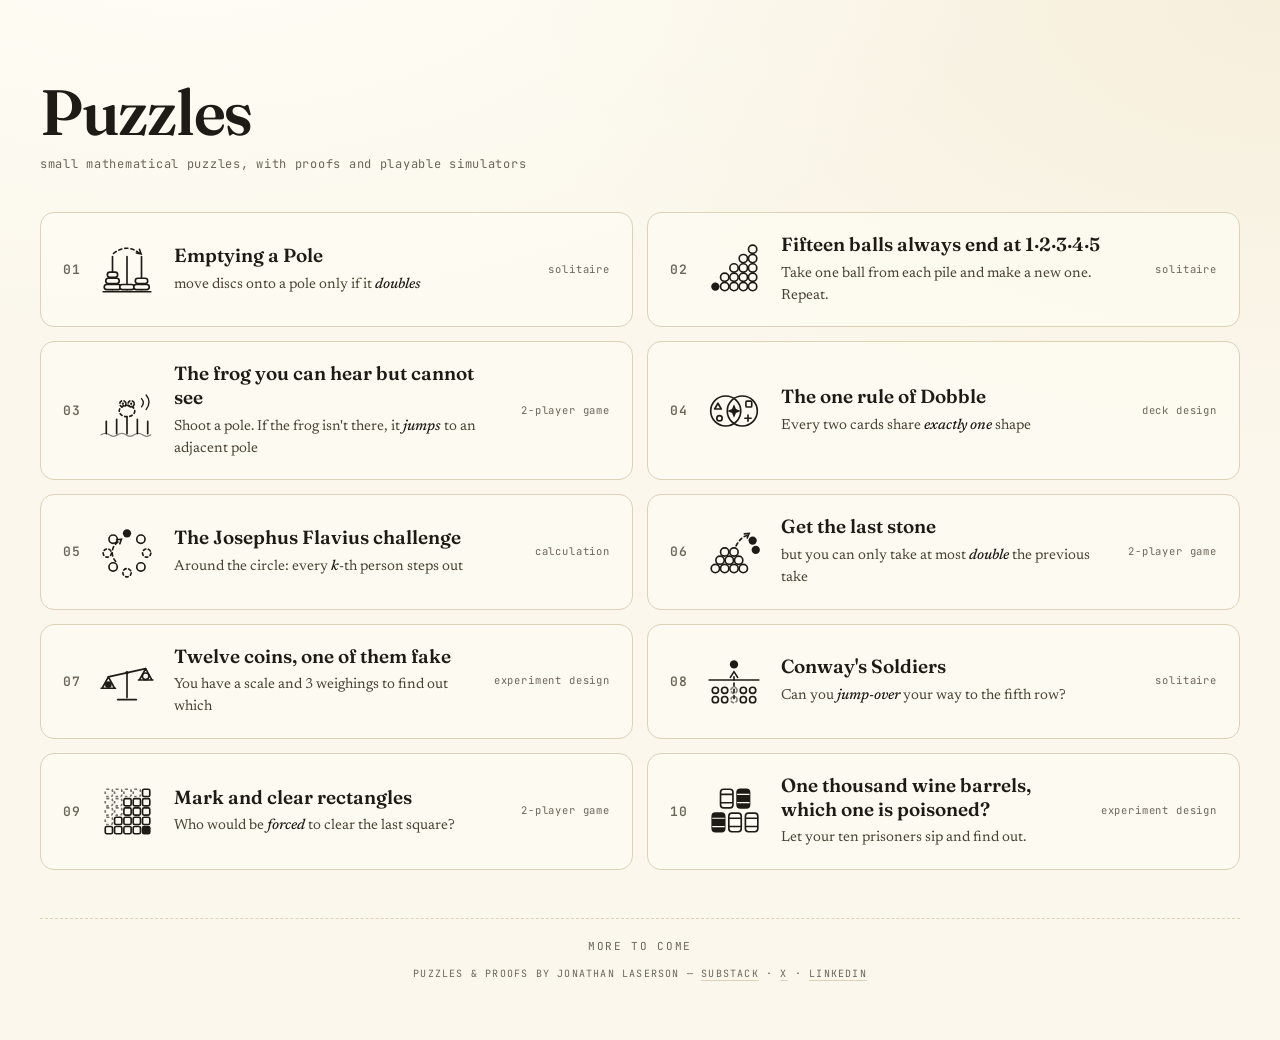
==== index.html @ b090e836 "Josephus Flavius: fix the P typo and the name order in the footer Co-Authored-By: Claude Fable 5 <no" ====
<!doctype html>
<html lang="en">
<head>
  <meta charset="utf-8" />
  <meta name="viewport" content="width=device-width, initial-scale=1" />
  <title>Puzzles</title>
  <link rel="stylesheet" href="assets/index.css" />
  <script src="assets/state.js"></script>
  <script src="assets/veil.js"></script>
</head>
<body>
  <main class="wrap">
    <header class="head">
      <h1>Puzzles</h1>
      <p class="sub">small mathematical puzzles, with proofs and playable simulators</p>
    </header>

    <ul class="list">
      <!-- tiles:generated by scripts/build_index.py; edit the puzzle pages, not this block -->
      <li data-puzzle="emptying-poles">
        <a href="puzzles/emptying-poles/index.html">
          <span class="num">01</span>
          <span class="thumb" aria-hidden="true">
            <svg viewBox="0 0 56 56" fill="none" stroke="currentColor" stroke-width="1.6" stroke-linecap="round">
            <path d="M5 49h46"/>
            <path d="M14 47V15M28 47V15M42 47V15"/>
            <rect x="6"  y="42" width="16" height="5" rx="2.5" fill="#FFFDF6"/>
            <rect x="7.5" y="36" width="13" height="5" rx="2.5" fill="#FFFDF6"/>
            <rect x="9"  y="30" width="10" height="5" rx="2.5" fill="#FFFDF6"/>
            <rect x="21" y="42" width="14" height="5" rx="2.5" fill="#FFFDF6"/>
            <rect x="34.5" y="42" width="15" height="5" rx="2.5" fill="#FFFDF6"/>
            <rect x="36" y="36" width="12" height="5" rx="2.5" fill="#FFFDF6"/>
            <path d="M15 12q13-10 25 0" stroke-dasharray="3 3"/>
            <path d="M40 8l1.6 4.4-4.6-.8"/>
            </svg>
          </span>
          <span class="body">
            <span class="title">Emptying a Pole</span>
            <span class="desc">move discs onto a pole only if it <em>doubles</em></span>
          </span>
          <span class="tag">solitaire</span>
        </a>
      </li>
      <li data-puzzle="fifteen-balls">
        <a href="puzzles/fifteen-balls/index.html">
          <span class="num">02</span>
          <span class="thumb" aria-hidden="true">
            <svg viewBox="0 0 56 56" fill="none" stroke="currentColor" stroke-width="1.6">
            <circle cx="10" cy="44" r="4" fill="currentColor" stroke="none"/>
            <circle cx="19" cy="44" r="4"/><circle cx="19" cy="35" r="4"/>
            <circle cx="28" cy="44" r="4"/><circle cx="28" cy="35" r="4"/><circle cx="28" cy="26" r="4"/>
            <circle cx="37" cy="44" r="4"/><circle cx="37" cy="35" r="4"/><circle cx="37" cy="26" r="4"/><circle cx="37" cy="17" r="4"/>
            <circle cx="46" cy="44" r="4"/><circle cx="46" cy="35" r="4"/><circle cx="46" cy="26" r="4"/><circle cx="46" cy="17" r="4"/><circle cx="46" cy="8" r="4"/>
            </svg>
          </span>
          <span class="body">
            <span class="title">Fifteen balls always end at 1·2·3·4·5</span>
            <span class="desc">Take one ball from each pile and make a new one. Repeat.</span>
          </span>
          <span class="tag">solitaire</span>
        </a>
      </li>
      <li data-puzzle="invisible-frog">
        <a href="puzzles/invisible-frog/index.html">
          <span class="num">03</span>
          <span class="thumb" aria-hidden="true">
            <svg viewBox="0 0 56 56" fill="none" stroke="currentColor" stroke-width="1.6" stroke-linecap="round">
            <path d="M8 50V38M18 50V36M28 50V34M38 50V36M48 50V38"/>
            <path d="M3 51q4-3 8 0t8 0t8 0t8 0t8 0t8 0" stroke-width="1.2" opacity=".55"/>
            <g stroke-dasharray="2.4 2.6">
            <ellipse cx="28" cy="28" rx="7.5" ry="5.5"/>
            <circle cx="24" cy="21" r="3"/>
            <circle cx="32" cy="21" r="3"/>
            </g>
            <circle cx="24" cy="21" r="1.1" fill="currentColor" stroke="none"/>
            <circle cx="32" cy="21" r="1.1" fill="currentColor" stroke="none"/>
            <path d="M42 16q3.5 4 0 8M46.5 12.5q5.5 6.5 0 14" stroke-width="1.3"/>
            </svg>
          </span>
          <span class="body">
            <span class="title">The frog you can hear but cannot see</span>
            <span class="desc">Shoot a pole. If the frog isn't there, it <em>jumps</em> to an adjacent pole</span>
          </span>
          <span class="tag">2-player game</span>
        </a>
      </li>
      <li data-puzzle="dobble">
        <a href="puzzles/dobble/index.html">
          <span class="num">04</span>
          <span class="thumb" aria-hidden="true">
            <svg viewBox="0 0 56 56" fill="none" stroke="currentColor" stroke-width="1.6" stroke-linejoin="round" stroke-linecap="round">
            <circle cx="20" cy="28" r="14.5"/>
            <circle cx="36" cy="28" r="14.5"/>
            <path d="M12.5 20.5l3.2 5.6h-6.4z"/>
            <circle cx="14" cy="35" r="2.6"/>
            <rect x="39.5" y="18.5" width="5.6" height="5.6" rx="1"/>
            <path d="M41.5 32v6M38.5 35h6"/>
            <path d="M28 21.5l1.9 4.6 4.6 1.9-4.6 1.9-1.9 4.6-1.9-4.6-4.6-1.9 4.6-1.9z" fill="currentColor" stroke="none"/>
            </svg>
          </span>
          <span class="body">
            <span class="title">The one rule of Dobble</span>
            <span class="desc">Every two cards share <em>exactly one</em> shape</span>
          </span>
          <span class="tag">deck design</span>
        </a>
      </li>
      <li data-puzzle="josephus">
        <a href="puzzles/josephus/index.html">
          <span class="num">05</span>
          <span class="thumb" aria-hidden="true">
            <svg viewBox="0 0 56 56" fill="none" stroke="currentColor" stroke-width="1.6" stroke-linecap="round">
            <circle cx="28" cy="10" r="4" fill="currentColor" stroke="none"/>
            <circle cx="41.4" cy="15.6" r="4"/>
            <circle cx="47" cy="29" r="4" stroke-dasharray="2.5 2.5"/>
            <circle cx="41.4" cy="42.4" r="4"/>
            <circle cx="28" cy="48" r="4" stroke-dasharray="2.5 2.5"/>
            <circle cx="14.6" cy="42.4" r="4"/>
            <circle cx="9" cy="29" r="4" stroke-dasharray="2.5 2.5"/>
            <circle cx="14.6" cy="15.6" r="4"/>
            <path d="M17 37 A 12.5 12.5 0 0 1 20.5 17.5" stroke-dasharray="3 3"/>
            <path d="M18 16.2l4.6-.6-1.5 4.4"/>
            </svg>
          </span>
          <span class="body">
            <span class="title">The Josephus Flavius challenge</span>
            <span class="desc">Around the circle: every <em>k</em>-th person steps out</span>
          </span>
          <span class="tag">calculation</span>
        </a>
      </li>
      <li data-puzzle="last-stone">
        <a href="puzzles/last-stone/index.html">
          <span class="num">06</span>
          <span class="thumb" aria-hidden="true">
            <svg viewBox="0 0 56 56" fill="none" stroke="currentColor" stroke-width="1.6" stroke-linecap="round">
            <circle cx="10" cy="44" r="4"/><circle cx="19" cy="44" r="4"/><circle cx="28" cy="44" r="4"/><circle cx="37" cy="44" r="4"/>
            <circle cx="14.5" cy="36" r="4"/><circle cx="23.5" cy="36" r="4"/><circle cx="32.5" cy="36" r="4"/>
            <circle cx="19" cy="28" r="4"/><circle cx="28" cy="28" r="4"/>
            <path d="M30 22q5-9 11-10" stroke-dasharray="3 3"/>
            <path d="M38 10.5l4.6-.4-1.8 4.3"/>
            <circle cx="46" cy="17" r="4" fill="currentColor" stroke="none"/>
            <circle cx="49" cy="26" r="4" fill="currentColor" stroke="none"/>
            </svg>
          </span>
          <span class="body">
            <span class="title">Get the last stone</span>
            <span class="desc">but you can only take at most <em>double</em> the previous take</span>
          </span>
          <span class="tag">2-player game</span>
        </a>
      </li>
      <li data-puzzle="counterfeit-coin">
        <a href="puzzles/counterfeit-coin/index.html">
          <span class="num">07</span>
          <span class="thumb" aria-hidden="true">
            <svg viewBox="0 0 56 56" fill="none" stroke="currentColor" stroke-width="1.6" stroke-linecap="round">
            <path d="M28 20v24M19 46h18"/>
            <path d="M10 24L46 16"/>
            <circle cx="28" cy="20" r="1.6" fill="currentColor" stroke="none"/>
            <path d="M10 24l-6 11M10 24l6 11M3 35h14"/>
            <circle cx="10" cy="31.5" r="3.2" fill="currentColor" stroke="none"/>
            <path d="M46 16l-6 11M46 16l6 11M39 27h14"/>
            <circle cx="46" cy="23.5" r="3.2"/>
            </svg>
          </span>
          <span class="body">
            <span class="title">Twelve coins, one of them fake</span>
            <span class="desc">You have a scale and 3 weighings to find out which</span>
          </span>
          <span class="tag">experiment design</span>
        </a>
      </li>
      <li data-puzzle="conways-soldiers">
        <a href="puzzles/conways-soldiers/index.html">
          <span class="num">08</span>
          <span class="thumb" aria-hidden="true">
            <svg viewBox="0 0 56 56" fill="none" stroke="currentColor" stroke-width="1.6" stroke-linecap="round">
            <path d="M4 27h48"/>
            <circle cx="28" cy="12" r="4" fill="currentColor" stroke="none"/>
            <path d="M28 45V22" stroke-dasharray="3 3"/>
            <path d="M24.5 24.5L28 19l3.5 5.5"/>
            <circle cx="10" cy="37" r="3"/><circle cx="19" cy="37" r="3"/>
            <circle cx="28" cy="37" r="3" stroke-dasharray="2.5 2.5" opacity=".55"/>
            <circle cx="37" cy="37" r="3"/><circle cx="46" cy="37" r="3"/>
            <circle cx="10" cy="46" r="3"/><circle cx="19" cy="46" r="3"/>
            <circle cx="28" cy="46" r="3" stroke-dasharray="2.5 2.5" opacity=".55"/>
            <circle cx="37" cy="46" r="3"/><circle cx="46" cy="46" r="3"/>
            </svg>
          </span>
          <span class="body">
            <span class="title">Conway's Soldiers</span>
            <span class="desc">Can you <em>jump-over</em> your way to the fifth row?</span>
          </span>
          <span class="tag">solitaire</span>
        </a>
      </li>
      <li data-puzzle="rectangle-eraser">
        <a href="puzzles/rectangle-eraser/index.html">
          <span class="num">09</span>
          <span class="thumb" aria-hidden="true">
            <svg viewBox="0 0 56 56" fill="none" stroke="currentColor" stroke-width="1.6" stroke-linejoin="round">
            <g stroke-dasharray="2.4 2.4" opacity=".6">
            <rect x="7" y="7" width="7" height="7" rx="1.5"/><rect x="16" y="7" width="7" height="7" rx="1.5"/><rect x="25" y="7" width="7" height="7" rx="1.5"/><rect x="34" y="7" width="7" height="7" rx="1.5"/>
            <rect x="7" y="16" width="7" height="7" rx="1.5"/><rect x="16" y="16" width="7" height="7" rx="1.5"/>
            <rect x="7" y="25" width="7" height="7" rx="1.5"/><rect x="16" y="25" width="7" height="7" rx="1.5"/>
            <rect x="7" y="34" width="7" height="7" rx="1.5"/>
            </g>
            <rect x="43" y="7" width="7" height="7" rx="1.5"/>
            <rect x="25" y="16" width="7" height="7" rx="1.5"/><rect x="34" y="16" width="7" height="7" rx="1.5"/><rect x="43" y="16" width="7" height="7" rx="1.5"/>
            <rect x="25" y="25" width="7" height="7" rx="1.5"/><rect x="34" y="25" width="7" height="7" rx="1.5"/><rect x="43" y="25" width="7" height="7" rx="1.5"/>
            <rect x="16" y="34" width="7" height="7" rx="1.5"/><rect x="25" y="34" width="7" height="7" rx="1.5"/><rect x="34" y="34" width="7" height="7" rx="1.5"/><rect x="43" y="34" width="7" height="7" rx="1.5"/>
            <rect x="7" y="43" width="7" height="7" rx="1.5"/><rect x="16" y="43" width="7" height="7" rx="1.5"/><rect x="25" y="43" width="7" height="7" rx="1.5"/><rect x="34" y="43" width="7" height="7" rx="1.5"/>
            <rect x="43" y="43" width="7" height="7" rx="1.5" fill="currentColor"/>
            </svg>
          </span>
          <span class="body">
            <span class="title">Mark and clear rectangles</span>
            <span class="desc">Who would be <em>forced</em> to clear the last square?</span>
          </span>
          <span class="tag">2-player game</span>
        </a>
      </li>
      <li data-puzzle="poisoned-barrels">
        <a href="puzzles/poisoned-barrels/index.html">
          <span class="num">10</span>
          <span class="thumb" aria-hidden="true">
            <svg viewBox="0 0 56 56" fill="none" stroke="currentColor" stroke-width="1.6" stroke-linejoin="round">
            <rect x="15" y="7" width="12" height="18" rx="3" fill="#FFFDF6"/>
            <path d="M15 12h12M15 20h12"/>
            <rect x="31" y="7" width="12" height="18" rx="3" fill="currentColor"/>
            <path d="M31 12h12M31 20h12" stroke="#FFFDF6" stroke-width="1.2"/>
            <rect x="7" y="30" width="12" height="18" rx="3" fill="currentColor"/>
            <path d="M7 35h12M7 43h12" stroke="#FFFDF6" stroke-width="1.2"/>
            <rect x="23" y="30" width="12" height="18" rx="3" fill="#FFFDF6"/>
            <path d="M23 35h12M23 43h12"/>
            <rect x="39" y="30" width="12" height="18" rx="3" fill="#FFFDF6"/>
            <path d="M39 35h12M39 43h12"/>
            </svg>
          </span>
          <span class="body">
            <span class="title">One thousand wine barrels, which one is poisoned?</span>
            <span class="desc">Let your ten prisoners sip and find out.</span>
          </span>
          <span class="tag">experiment design</span>
        </a>
      </li>
      <!-- /tiles:generated -->
    </ul>

    <footer class="foot">
      <span>more to come</span>
      <p class="by">puzzles &amp; proofs by Jonathan Laserson
        &mdash;
        <a href="https://jonathanlaserson.substack.com/">substack</a>
        &middot;
        <a href="https://x.com/jonilaserson">x</a>
        &middot;
        <a href="https://www.linkedin.com/in/jonathanlaserson/">linkedin</a>
      </p>
    </footer>
  </main>
</body>
</html>
---- assets/index.css ----
@import url('https://fonts.googleapis.com/css2?family=Fraunces:ital,opsz,wght@0,9..144,400;0,9..144,600;1,9..144,500&family=Newsreader:ital,opsz@0,6..72;1,6..72&family=JetBrains+Mono:wght@400;600&display=swap');

:root{
  --paper:#FBF7EC; --paper2:#F4ECD8; --ink:#1E1B16; --ink-soft:#6c655a; --line:#ddd2b8;
}

*{box-sizing:border-box}

html,body{margin:0; padding:0}

body{
  font-family:'Newsreader',Georgia,serif;
  color:var(--ink);
  background:
    radial-gradient(120% 80% at 15% -10%, #fffdf6 0%, rgba(255,253,246,0) 55%),
    radial-gradient(120% 90% at 100% 0%, #f6efdc 0%, rgba(246,239,220,0) 50%),
    var(--paper);
  min-height:100vh;
  -webkit-font-smoothing:antialiased;
}

.wrap{
  max-width:720px;
  margin:0 auto;
  padding:80px clamp(20px,5vw,40px) 60px;
}

.head{margin-bottom:40px}
.head h1{
  font-family:'Fraunces',serif; font-weight:600;
  font-size:clamp(40px,7vw,64px);
  line-height:1; margin:0 0 12px;
  letter-spacing:-.02em;
}
.head .sub{
  font-family:'JetBrains Mono',monospace;
  font-size:12px; letter-spacing:.06em;
  color:var(--ink-soft); margin:0;
}

.list{list-style:none; padding:0; margin:0; display:grid; grid-template-columns:1fr; gap:14px}

.list a{
  height:100%;
  display:grid;
  grid-template-columns:auto auto 1fr auto;
  gap:18px;
  align-items:center;
  padding:20px 22px;
  border:1px solid var(--line);
  border-radius:14px;
  background:rgba(255,253,246,.6);
  color:var(--ink);
  text-decoration:none;
  transition:.18s;
}
.list a:hover{
  background:#fffdf6;
  border-color:var(--ink);
  transform:translateY(-1px);
  box-shadow:0 6px 18px rgba(30,27,22,.08);
}

.num{
  font-family:'JetBrains Mono',monospace;
  font-size:13px; font-weight:600;
  color:var(--ink-soft);
  letter-spacing:.05em;
}

.thumb{
  width:58px; height:58px; flex:none;
  color:var(--ink);
  transition:transform .18s;
}
.thumb svg{display:block; width:100%; height:100%; overflow:visible}
.list a:hover .thumb{transform:rotate(-4deg) scale(1.06)}

.body{display:flex; flex-direction:column; gap:6px; min-width:0}
.title{
  font-family:'Fraunces',serif; font-weight:600;
  font-size:19px; line-height:1.25;
}
.desc{
  font-size:14.5px; line-height:1.5;
  color:#4a4335;
}
.desc em{font-style:italic; color:var(--ink); font-weight:500}

.tag{
  font-family:'JetBrains Mono',monospace;
  font-size:10.5px; letter-spacing:.08em;
  line-height:1.9;
  color:var(--ink-soft);
  white-space:nowrap;
  text-align:right;
}

.foot{
  margin-top:48px;
  padding-top:20px;
  border-top:1px dashed var(--line);
  text-align:center;
  font-family:'JetBrains Mono',monospace;
  font-size:11px; letter-spacing:.15em;
  color:var(--ink-soft);
  text-transform:uppercase;
}
.foot .by{
  margin:14px 0 0;
  font-size:10px; letter-spacing:.12em;
}
.foot .by a{
  color:var(--ink-soft);
  text-decoration:underline;
  text-decoration-color:var(--line);
  text-underline-offset:3px;
  transition:.18s;
}
.foot .by a:hover{
  color:var(--ink);
  text-decoration-color:var(--ink);
}

@media (min-width:1200px){
  /* 2 cols × 640px tiles + 14px gap + 80px wrap padding */
  .wrap{max-width:1374px}
  .list{grid-template-columns:1fr 1fr}
}

@media (max-width:520px){
  .list a{grid-template-columns:auto 1fr; gap:14px; padding:16px 18px}
  .num{display:none}
  .thumb{width:46px; height:46px}
  .tag{grid-column:2; font-size:10px; text-align:left}
}
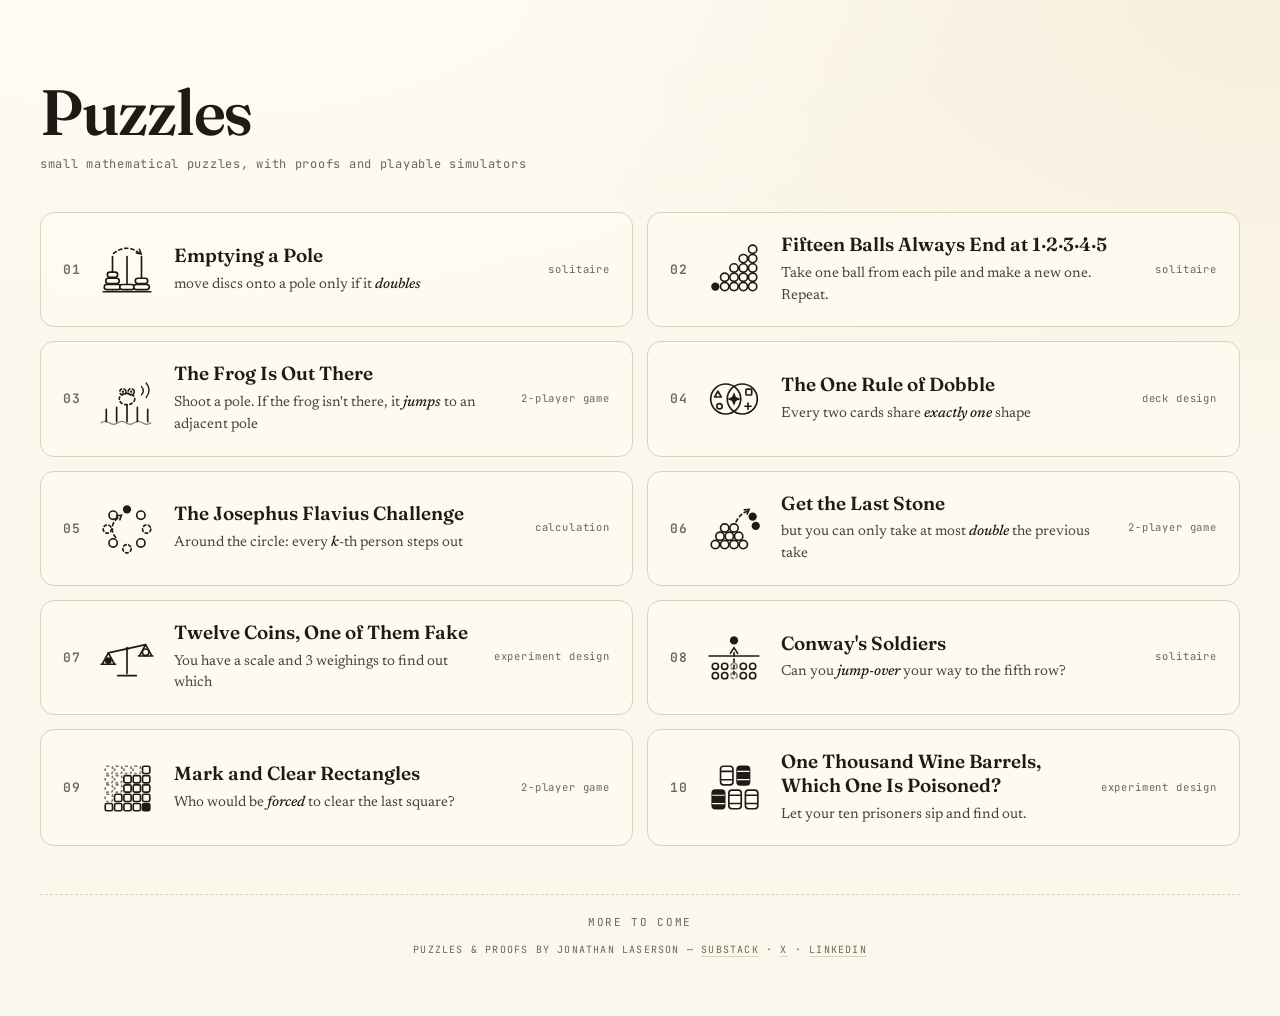
==== commit 570c3b31: "Titles in title case: majors capitalized, connectives lowercase Co-Authored-By: Claude Fable 5 <nore" ====
--- a/index.html
+++ b/index.html
@@ -54,7 +54,7 @@
             </svg>
           </span>
           <span class="body">
-            <span class="title">Fifteen balls always end at 1·2·3·4·5</span>
+            <span class="title">Fifteen Balls Always End at 1·2·3·4·5</span>
             <span class="desc">Take one ball from each pile and make a new one. Repeat.</span>
           </span>
           <span class="tag">solitaire</span>
@@ -78,7 +78,7 @@
             </svg>
           </span>
           <span class="body">
-            <span class="title">The frog you can hear but cannot see</span>
+            <span class="title">The Frog Is Out There</span>
             <span class="desc">Shoot a pole. If the frog isn't there, it <em>jumps</em> to an adjacent pole</span>
           </span>
           <span class="tag">2-player game</span>
@@ -99,7 +99,7 @@
             </svg>
           </span>
           <span class="body">
-            <span class="title">The one rule of Dobble</span>
+            <span class="title">The One Rule of Dobble</span>
             <span class="desc">Every two cards share <em>exactly one</em> shape</span>
           </span>
           <span class="tag">deck design</span>
@@ -123,7 +123,7 @@
             </svg>
           </span>
           <span class="body">
-            <span class="title">The Josephus Flavius challenge</span>
+            <span class="title">The Josephus Flavius Challenge</span>
             <span class="desc">Around the circle: every <em>k</em>-th person steps out</span>
           </span>
           <span class="tag">calculation</span>
@@ -144,7 +144,7 @@
             </svg>
           </span>
           <span class="body">
-            <span class="title">Get the last stone</span>
+            <span class="title">Get the Last Stone</span>
             <span class="desc">but you can only take at most <em>double</em> the previous take</span>
           </span>
           <span class="tag">2-player game</span>
@@ -165,7 +165,7 @@
             </svg>
           </span>
           <span class="body">
-            <span class="title">Twelve coins, one of them fake</span>
+            <span class="title">Twelve Coins, One of Them Fake</span>
             <span class="desc">You have a scale and 3 weighings to find out which</span>
           </span>
           <span class="tag">experiment design</span>
@@ -215,7 +215,7 @@
             </svg>
           </span>
           <span class="body">
-            <span class="title">Mark and clear rectangles</span>
+            <span class="title">Mark and Clear Rectangles</span>
             <span class="desc">Who would be <em>forced</em> to clear the last square?</span>
           </span>
           <span class="tag">2-player game</span>
@@ -239,7 +239,7 @@
             </svg>
           </span>
           <span class="body">
-            <span class="title">One thousand wine barrels, which one is poisoned?</span>
+            <span class="title">One Thousand Wine Barrels, Which One Is Poisoned?</span>
             <span class="desc">Let your ten prisoners sip and find out.</span>
           </span>
           <span class="tag">experiment design</span>
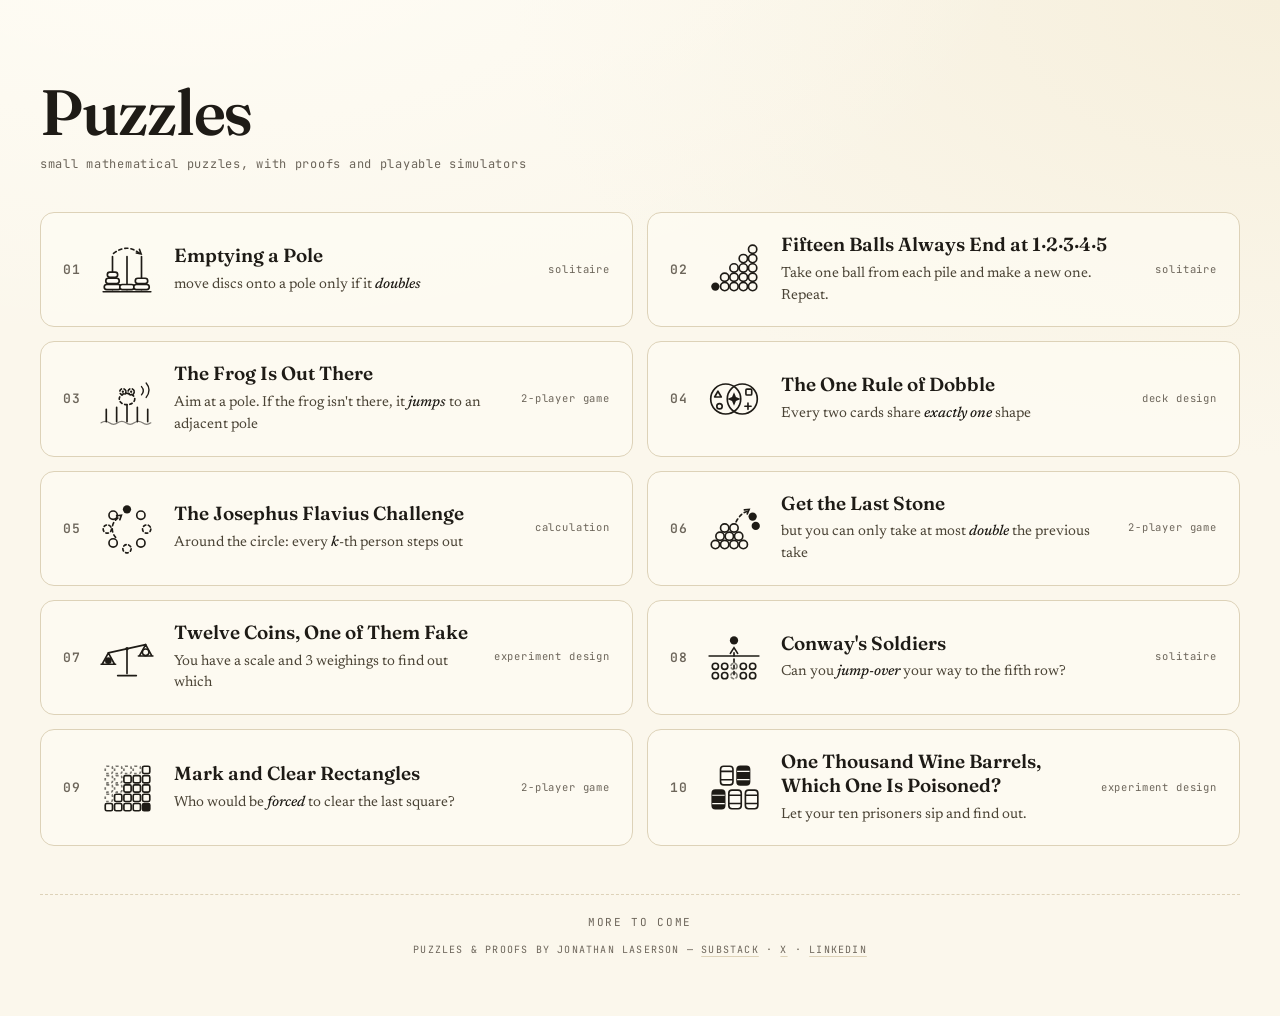
==== commit 78dca3cb: "Invisible frog: drop the doorway concept — the wall alone tells the story Co-Authored-By: Claude Fab" ====
--- a/index.html
+++ b/index.html
@@ -79,7 +79,7 @@
           </span>
           <span class="body">
             <span class="title">The Frog Is Out There</span>
-            <span class="desc">Shoot a pole. If the frog isn't there, it <em>jumps</em> to an adjacent pole</span>
+            <span class="desc">Aim at a pole. If the frog isn't there, it <em>jumps</em> to an adjacent pole</span>
           </span>
           <span class="tag">2-player game</span>
         </a>
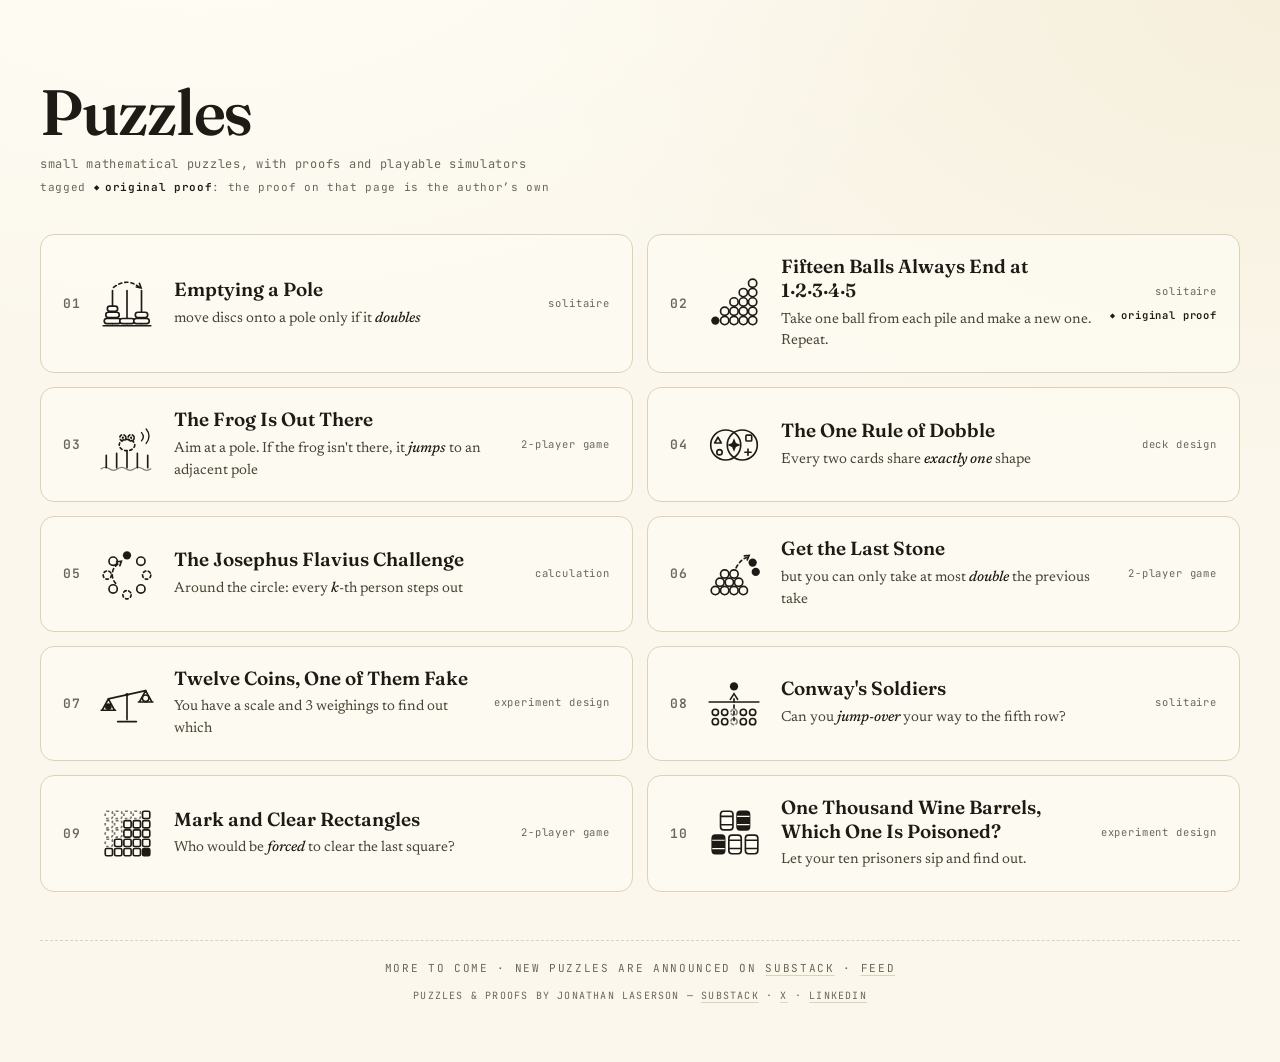
==== commit 3d918e2f: "Feed and a way back: Atom feed plus a Substack line in the footer feed.xml is generated by the index" ====
--- a/index.html
+++ b/index.html
@@ -3,16 +3,26 @@
 <head>
   <meta charset="utf-8" />
   <meta name="viewport" content="width=device-width, initial-scale=1" />
-  <title>Puzzles</title>
+  <title>Puzzles · Jonathan Laserson</title>
+  <meta name="description" content="Small mathematical puzzles, with proofs and playable simulators." />
+  <link rel="canonical" href="https://jonilaserson.github.io/puzzles/" />
+  <meta property="og:type" content="website" />
+  <meta property="og:site_name" content="Puzzles by Jonathan Laserson" />
+  <meta property="og:title" content="Puzzles" />
+  <meta property="og:description" content="Small mathematical puzzles, with proofs and playable simulators." />
+  <meta property="og:url" content="https://jonilaserson.github.io/puzzles/" />
+  <meta name="twitter:card" content="summary" />
   <link rel="stylesheet" href="assets/index.css" />
   <script src="assets/state.js"></script>
   <script src="assets/veil.js"></script>
+  <link rel="alternate" type="application/atom+xml" title="Puzzles by Jonathan Laserson" href="feed.xml" />
 </head>
 <body>
   <main class="wrap">
     <header class="head">
       <h1>Puzzles</h1>
       <p class="sub">small mathematical puzzles, with proofs and playable simulators</p>
+      <p class="sub legend">tagged <span class="orig">original proof</span>: the proof on that page is the author&rsquo;s own</p>
     </header>
 
     <ul class="list">
@@ -57,7 +67,7 @@
             <span class="title">Fifteen Balls Always End at 1·2·3·4·5</span>
             <span class="desc">Take one ball from each pile and make a new one. Repeat.</span>
           </span>
-          <span class="tag">solitaire</span>
+          <span class="tag">solitaire<br><span class="orig" title="The board, the depths and the gap argument are the author's own.">original proof</span></span>
         </a>
       </li>
       <li data-puzzle="invisible-frog">
@@ -249,7 +259,11 @@
     </ul>
 
     <footer class="foot">
-      <span>more to come</span>
+      <p class="more">more to come &middot; new puzzles are announced on
+        <a href="https://jonathanlaserson.substack.com/">substack</a>
+        &middot;
+        <a href="feed.xml">feed</a>
+      </p>
       <p class="by">puzzles &amp; proofs by Jonathan Laserson
         &mdash;
         <a href="https://jonathanlaserson.substack.com/">substack</a>
--- a/assets/index.css
+++ b/assets/index.css
@@ -37,6 +37,7 @@
   font-size:12px; letter-spacing:.06em;
   color:var(--ink-soft); margin:0;
 }
+.head .legend{margin-top:8px; font-size:11px}
 
 .list{list-style:none; padding:0; margin:0; display:grid; grid-template-columns:1fr; gap:14px}
 
@@ -96,6 +97,10 @@
   text-align:right;
 }
 
+.orig{color:var(--ink); font-weight:600; white-space:nowrap}
+.orig::before{content:"\25C6\00a0"; font-size:.8em}
+.tag .orig{display:inline-block; margin-top:4px}
+
 .foot{
   margin-top:48px;
   padding-top:20px;
@@ -121,6 +126,15 @@
   color:var(--ink);
   text-decoration-color:var(--ink);
 }
+.foot .more{margin:0}
+.foot .more a{
+  color:var(--ink-soft);
+  text-decoration:underline;
+  text-decoration-color:var(--line);
+  text-underline-offset:3px;
+  transition:.18s;
+}
+.foot .more a:hover{color:var(--ink); text-decoration-color:var(--ink)}
 
 @media (min-width:1200px){
   /* 2 cols × 640px tiles + 14px gap + 80px wrap padding */
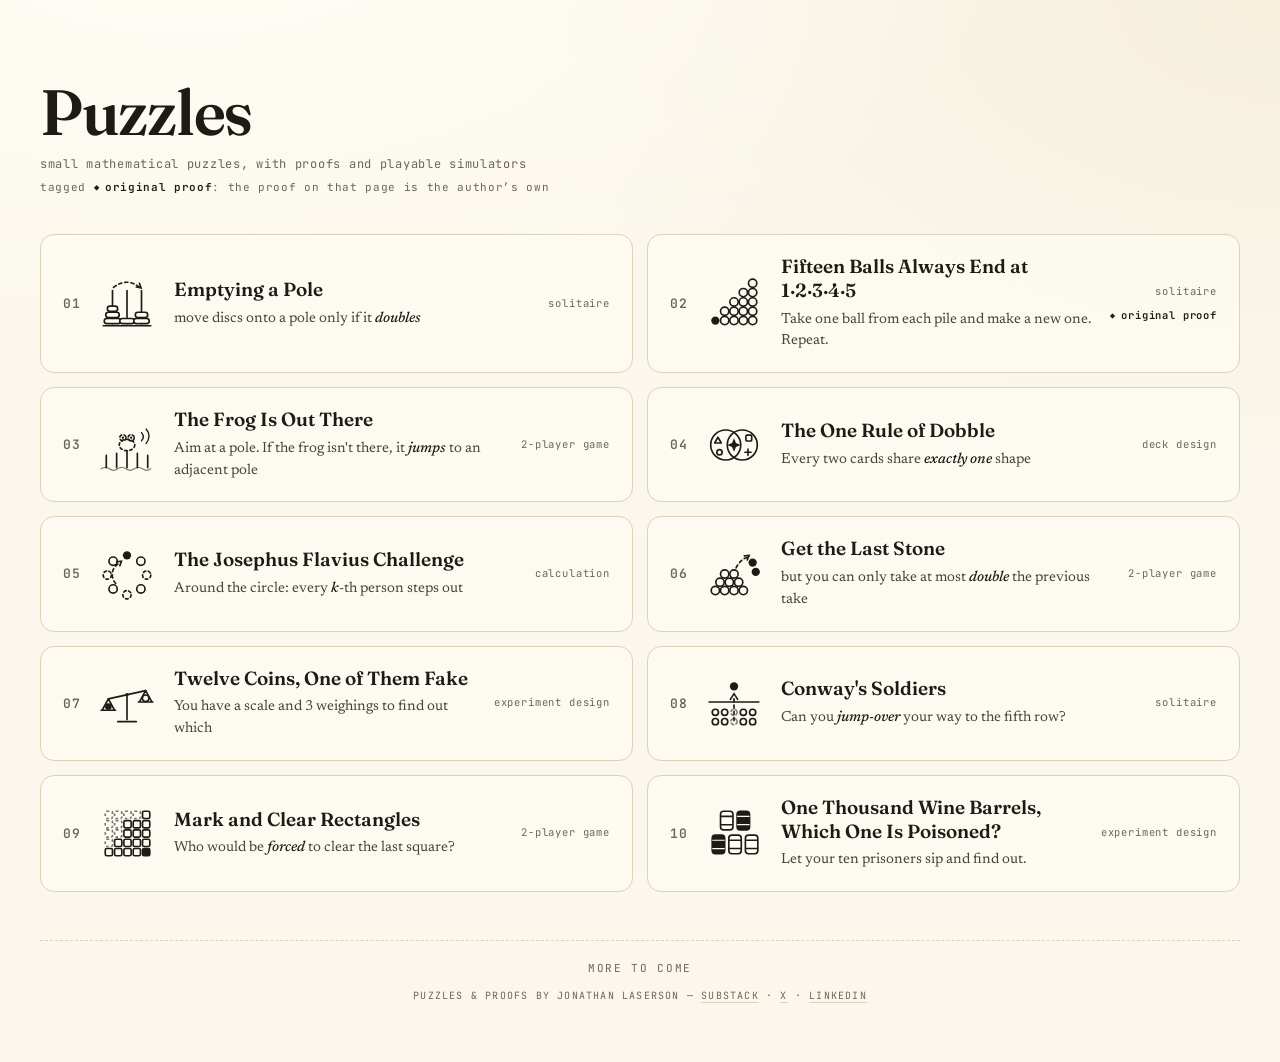
==== commit b25b47a8: "Mark proofs that are the author's own A page opts in with <meta name="puzzle:original" content="tool" ====
--- a/index.html
+++ b/index.html
@@ -15,7 +15,6 @@
   <link rel="stylesheet" href="assets/index.css" />
   <script src="assets/state.js"></script>
   <script src="assets/veil.js"></script>
-  <link rel="alternate" type="application/atom+xml" title="Puzzles by Jonathan Laserson" href="feed.xml" />
 </head>
 <body>
   <main class="wrap">
@@ -259,11 +258,7 @@
     </ul>
 
     <footer class="foot">
-      <p class="more">more to come &middot; new puzzles are announced on
-        <a href="https://jonathanlaserson.substack.com/">substack</a>
-        &middot;
-        <a href="feed.xml">feed</a>
-      </p>
+      <span>more to come</span>
       <p class="by">puzzles &amp; proofs by Jonathan Laserson
         &mdash;
         <a href="https://jonathanlaserson.substack.com/">substack</a>
--- a/assets/index.css
+++ b/assets/index.css
@@ -126,15 +126,6 @@
   color:var(--ink);
   text-decoration-color:var(--ink);
 }
-.foot .more{margin:0}
-.foot .more a{
-  color:var(--ink-soft);
-  text-decoration:underline;
-  text-decoration-color:var(--line);
-  text-underline-offset:3px;
-  transition:.18s;
-}
-.foot .more a:hover{color:var(--ink); text-decoration-color:var(--ink)}
 
 @media (min-width:1200px){
   /* 2 cols × 640px tiles + 14px gap + 80px wrap padding */
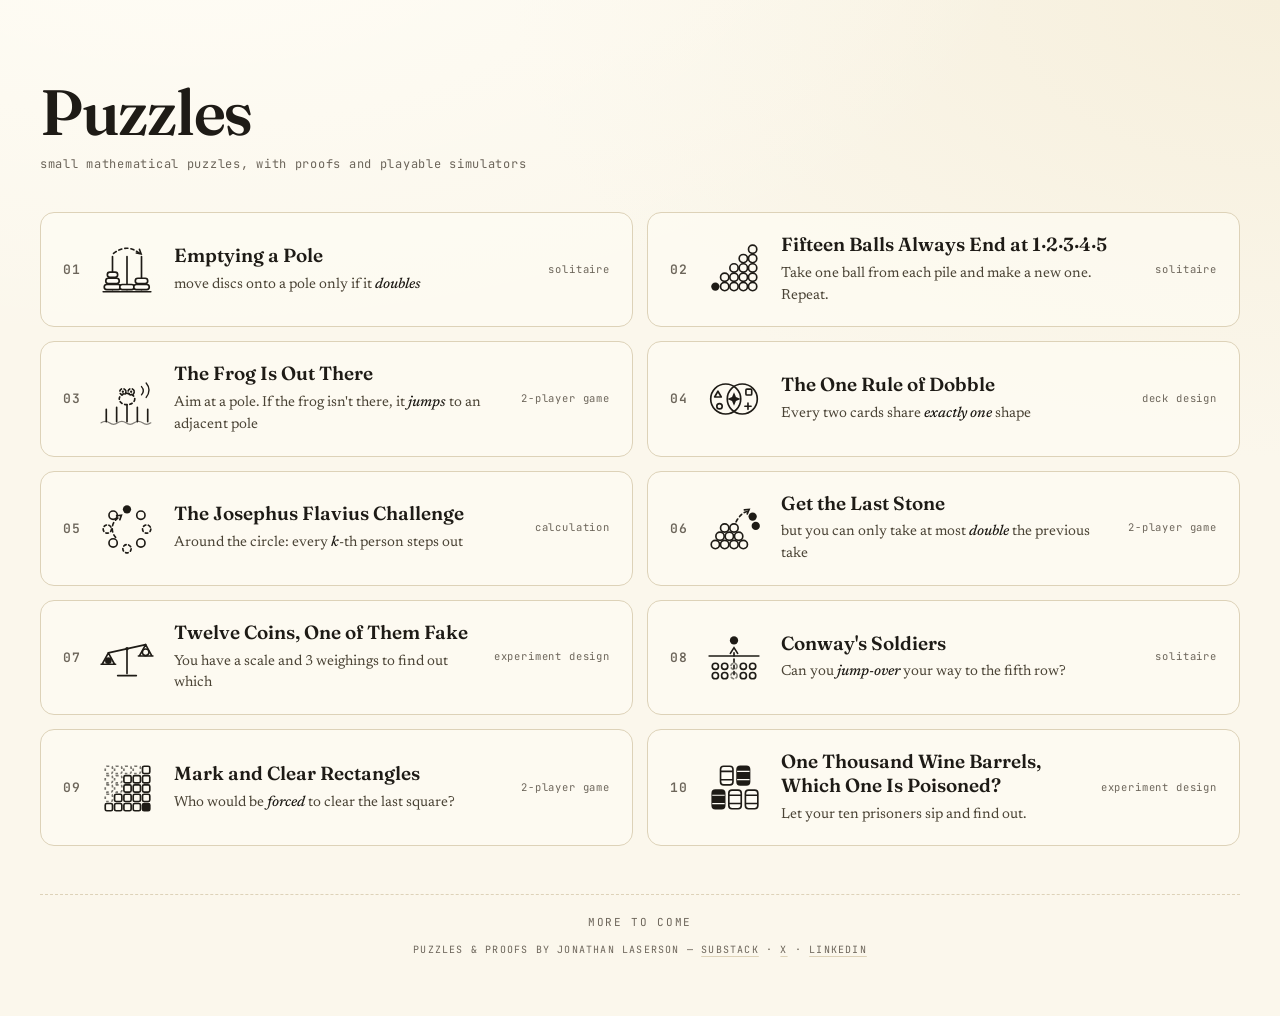
==== commit bdf377a7: "Share tags: description, canonical, Open Graph and Twitter card Every puzzle page gets a generated h" ====
--- a/index.html
+++ b/index.html
@@ -21,7 +21,6 @@
     <header class="head">
       <h1>Puzzles</h1>
       <p class="sub">small mathematical puzzles, with proofs and playable simulators</p>
-      <p class="sub legend">tagged <span class="orig">original proof</span>: the proof on that page is the author&rsquo;s own</p>
     </header>
 
     <ul class="list">
@@ -66,7 +65,7 @@
             <span class="title">Fifteen Balls Always End at 1·2·3·4·5</span>
             <span class="desc">Take one ball from each pile and make a new one. Repeat.</span>
           </span>
-          <span class="tag">solitaire<br><span class="orig" title="The board, the depths and the gap argument are the author's own.">original proof</span></span>
+          <span class="tag">solitaire</span>
         </a>
       </li>
       <li data-puzzle="invisible-frog">
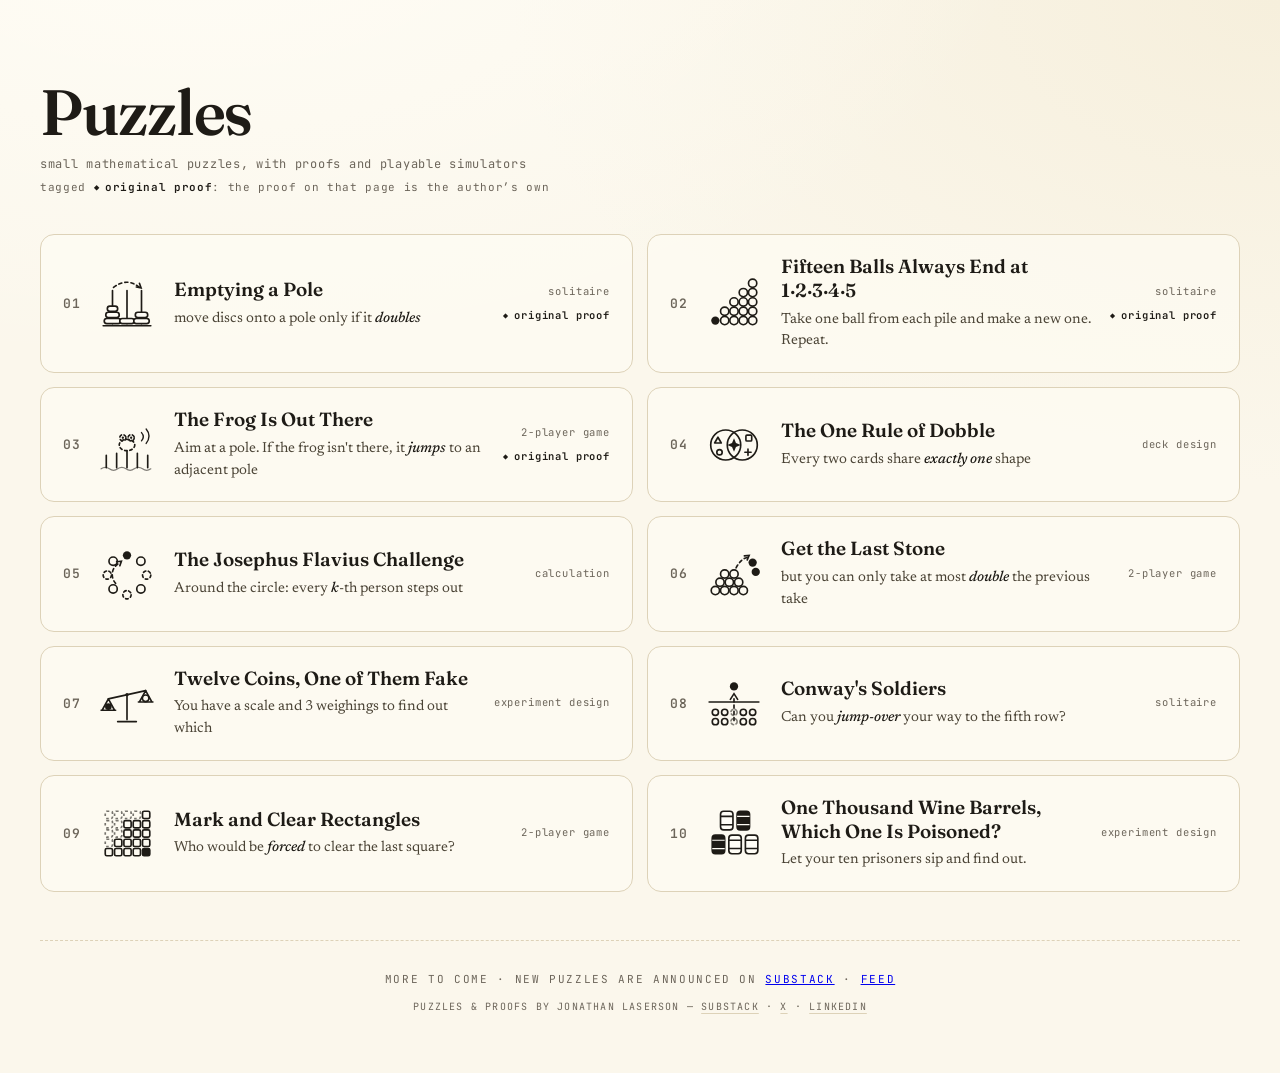
==== commit cad1b1fe: "Mark The Frog Is Out There as an original proof Adds puzzle:original to the page; the index tile get" ====
--- a/index.html
+++ b/index.html
@@ -15,12 +15,14 @@
   <link rel="stylesheet" href="assets/index.css" />
   <script src="assets/state.js"></script>
   <script src="assets/veil.js"></script>
+  <link rel="alternate" type="application/atom+xml" title="Puzzles by Jonathan Laserson" href="feed.xml" />
 </head>
 <body>
   <main class="wrap">
     <header class="head">
       <h1>Puzzles</h1>
       <p class="sub">small mathematical puzzles, with proofs and playable simulators</p>
+      <p class="sub legend">tagged <span class="orig">original proof</span>: the proof on that page is the author&rsquo;s own</p>
     </header>
 
     <ul class="list">
@@ -46,7 +48,7 @@
             <span class="title">Emptying a Pole</span>
             <span class="desc">move discs onto a pole only if it <em>doubles</em></span>
           </span>
-          <span class="tag">solitaire</span>
+          <span class="tag">solitaire<br><span class="orig" title="The proof on this page is the author's own.">original proof</span></span>
         </a>
       </li>
       <li data-puzzle="fifteen-balls">
@@ -65,7 +67,7 @@
             <span class="title">Fifteen Balls Always End at 1·2·3·4·5</span>
             <span class="desc">Take one ball from each pile and make a new one. Repeat.</span>
           </span>
-          <span class="tag">solitaire</span>
+          <span class="tag">solitaire<br><span class="orig" title="The board, the depths and the gap argument are the author's own.">original proof</span></span>
         </a>
       </li>
       <li data-puzzle="invisible-frog">
@@ -89,7 +91,7 @@
             <span class="title">The Frog Is Out There</span>
             <span class="desc">Aim at a pole. If the frog isn't there, it <em>jumps</em> to an adjacent pole</span>
           </span>
-          <span class="tag">2-player game</span>
+          <span class="tag">2-player game<br><span class="orig" title="The proof on this page is the author's own.">original proof</span></span>
         </a>
       </li>
       <li data-puzzle="dobble">
@@ -257,7 +259,11 @@
     </ul>
 
     <footer class="foot">
-      <span>more to come</span>
+      <p class="more">more to come &middot; new puzzles are announced on
+        <a href="https://jonathanlaserson.substack.com/">substack</a>
+        &middot;
+        <a href="feed.xml">feed</a>
+      </p>
       <p class="by">puzzles &amp; proofs by Jonathan Laserson
         &mdash;
         <a href="https://jonathanlaserson.substack.com/">substack</a>
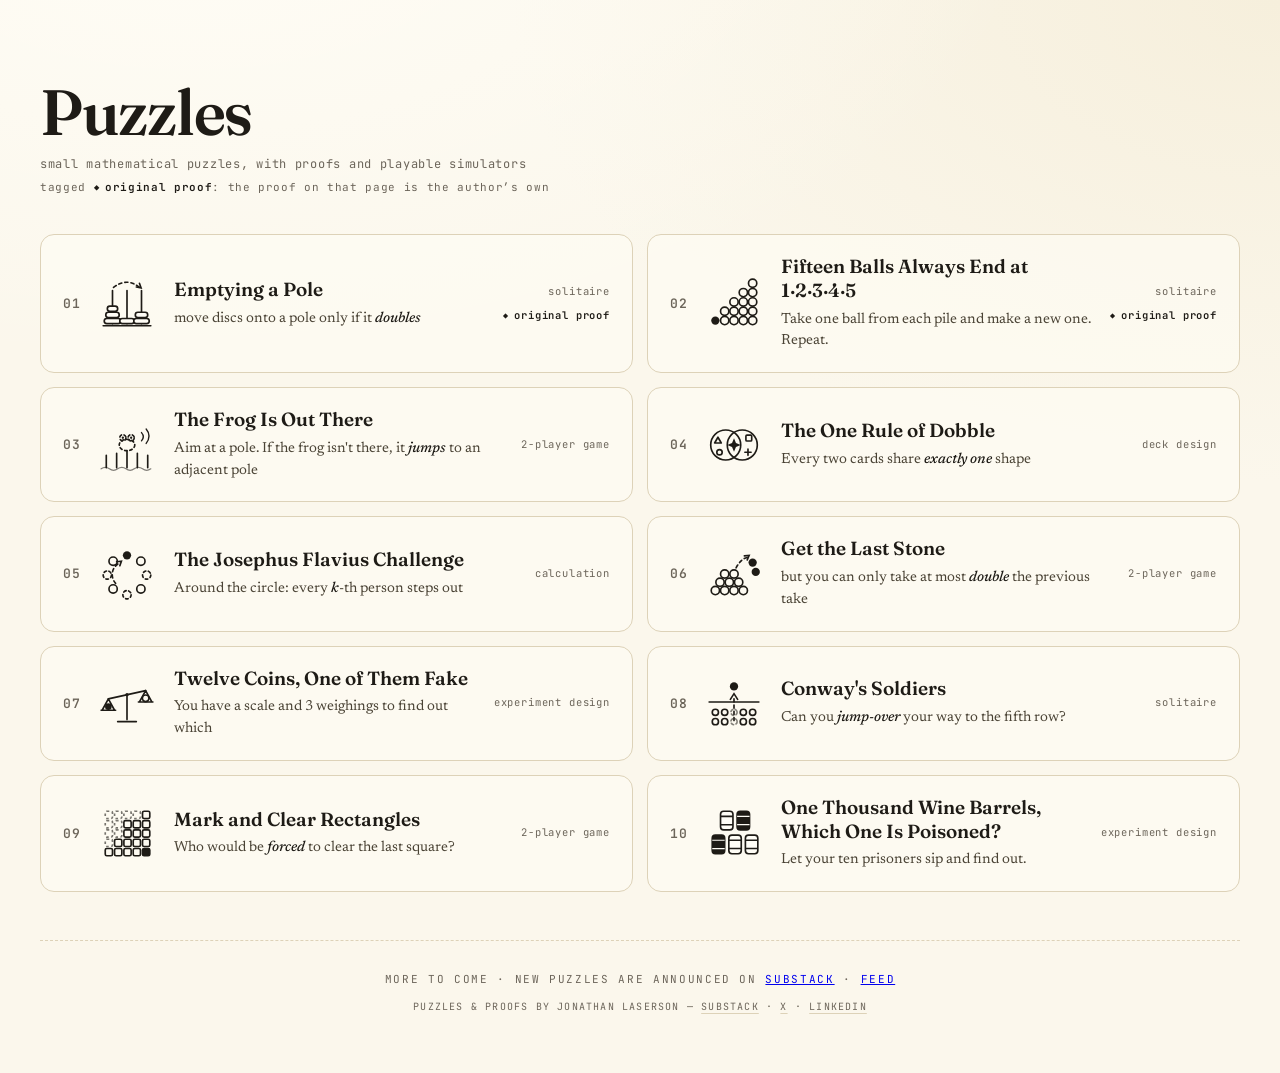
==== commit 101bb246: "Mark Emptying a Pole as an original proof Adds puzzle:original to the page; the index tile gets the " ====
--- a/index.html
+++ b/index.html
@@ -91,7 +91,7 @@
             <span class="title">The Frog Is Out There</span>
             <span class="desc">Aim at a pole. If the frog isn't there, it <em>jumps</em> to an adjacent pole</span>
           </span>
-          <span class="tag">2-player game<br><span class="orig" title="The proof on this page is the author's own.">original proof</span></span>
+          <span class="tag">2-player game</span>
         </a>
       </li>
       <li data-puzzle="dobble">
